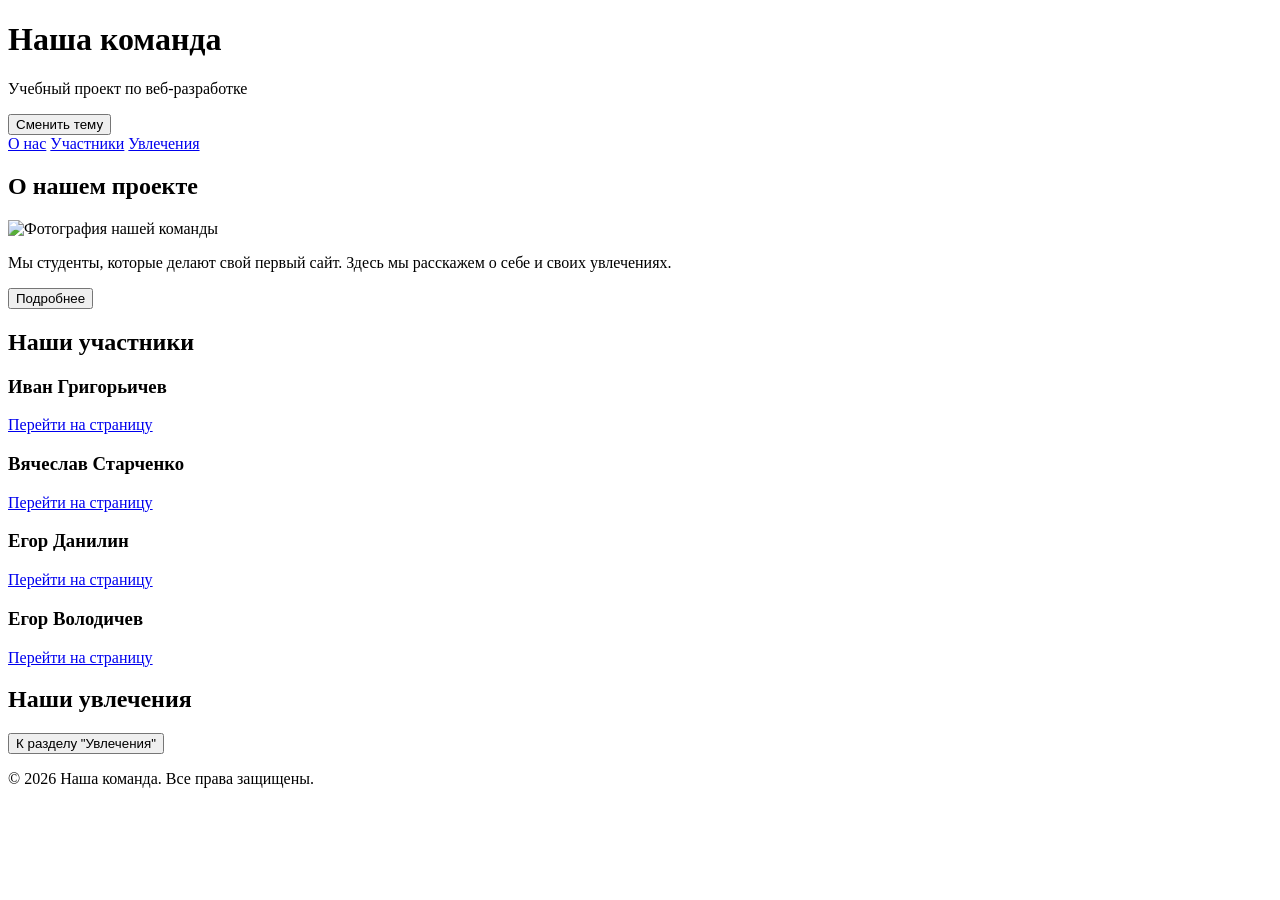
==== index.html @ 2419608b "add html addition of first html pages's structure" ====
<!DOCTYPE html>
<html lang="ru">
<head>
    <meta charset="UTF-8">
    <meta name="viewport" content="width=device-width, initial-scale=1.0">
    <title>Наша команда</title>
</head>
<body>

    <header>
        <h1>Наша команда</h1>
        <p>Учебный проект по веб-разработке</p>
        <button id="theme" type="button">Сменить тему</button>
    </header>

    <nav>
        <a href="#about">О нас</a>
        <a href="#team">Участники</a>
        <a href="#hobbies">Увлечения</a>
    </nav>

    <main>
        <section id="about">
            <h2>О нашем проекте</h2>
            <img src="images/team.jpg" alt="Фотография нашей команды" width="300">
            <p>Мы студенты, которые делают свой первый сайт. Здесь мы расскажем о себе и своих увлечениях.</p>
            <button id="more" type="button">Подробнее</button>
        </section>

        <section id="team">
            <h2>Наши участники</h2>
            
            <article>
                <h3>Иван Григорьичев</h3>
                <a href="ivan.html">Перейти на страницу</a>
            </article>

            <article>
                <h3>Вячеслав Старченко</h3>
                <a href="slava.html">Перейти на страницу</a>
            </article>

            <article>
                <h3>Егор Данилин</h3>
                <a href="egord.html">Перейти на страницу</a>
            </article>

            <article>
                <h3>Егор Володичев</h3>
                <a href="egorv.html">Перейти на страницу</a>
            </article>

        </section>

        <section id="hobbies">
            <h2>Наши увлечения</h2>
            <button id="scroll-to-hobbies" type="button">К разделу "Увлечения"</button>
        </section>

    </main>

    <footer>
        <p>&copy; 2026 Наша команда. Все права защищены.</p>
    </footer>

</body>
</html>
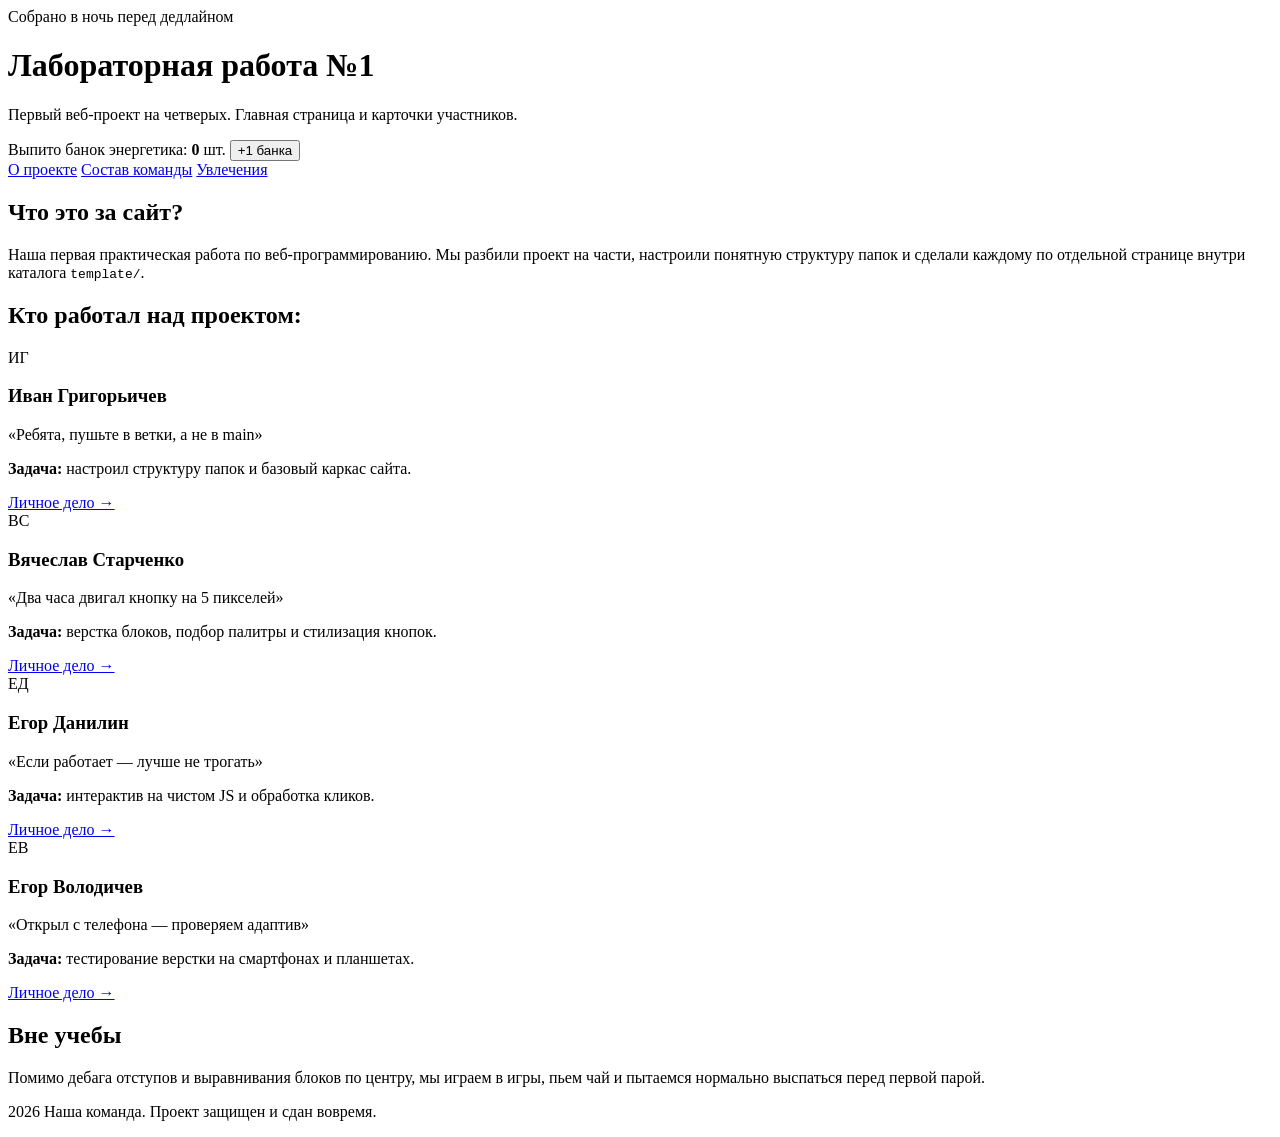
==== commit debc7e0b: "add html for index" ====
--- a/index.html
+++ b/index.html
@@ -3,64 +3,86 @@
 <head>
     <meta charset="UTF-8">
     <meta name="viewport" content="width=device-width, initial-scale=1.0">
-    <title>Наша команда</title>
+    <title>Лабораторная №1: Наша команда</title>
+
+    <link rel="stylesheet" href="./static/css/style_index.css">
+    <script src="./static/js/app.js" defer></script>
 </head>
 <body>
 
-    <header>
-        <h1>Наша команда</h1>
-        <p>Учебный проект по веб-разработке</p>
-        <button id="theme" type="button">Сменить тему</button>
+    <header class="header">
+        <span class="warning-banner">Собрано в ночь перед дедлайном</span>
+        <h1>Лабораторная работа №1</h1>
+        <p class="subtitle">Первый веб-проект на четверых. Главная страница и карточки участников.</p>
+
+        <div class="energy-counter">
+            <span>Выпито банок энергетика: <strong id="counter">0</strong> шт.</span>
+            <button id="add-energy-btn" type="button">+1 банка</button>
+        </div>
     </header>
 
-    <nav>
-        <a href="#about">О нас</a>
-        <a href="#team">Участники</a>
+    <nav class="nav">
+        <a href="#about">О проекте</a>
+        <a href="#team">Состав команды</a>
         <a href="#hobbies">Увлечения</a>
     </nav>
 
-    <main>
-        <section id="about">
-            <h2>О нашем проекте</h2>
-            <img src="images/team.jpg" alt="Фотография нашей команды" width="300">
-            <p>Мы студенты, которые делают свой первый сайт. Здесь мы расскажем о себе и своих увлечениях.</p>
-            <button id="more" type="button">Подробнее</button>
-        </section>
+    <main class="content-box">
+        
+        <div id="about" class="paper-block">
+            <h2>Что это за сайт?</h2>
+            <p>Наша первая практическая работа по веб-программированию. Мы разбили проект на части, настроили понятную структуру папок и сделали каждому по отдельной странице внутри каталога <code>template/</code>.</p>
+        </div>
 
-        <section id="team">
-            <h2>Наши участники</h2>
-            
-            <article>
-                <h3>Иван Григорьичев</h3>
-                <a href="ivan.html">Перейти на страницу</a>
-            </article>
+        <div id="team">
+            <h2 class="team-title">Кто работал над проектом:</h2>
 
-            <article>
-                <h3>Вячеслав Старченко</h3>
-                <a href="slava.html">Перейти на страницу</a>
-            </article>
+            <div class="team-list">
+                
+                <div class="student-card">
+                    <div class="avatar-badge">ИГ</div>
+                    <h3>Иван Григорьичев</h3>
+                    <p class="student-status">«Ребята, пушьте в ветки, а не в main»</p>
+                    <p class="job"><strong>Задача:</strong> настроил структуру папок и базовый каркас сайта.</p>
+                    <a href="./template/ivan.html" class="profile-link">Личное дело &rarr;</a>
+                </div>
 
-            <article>
-                <h3>Егор Данилин</h3>
-                <a href="egord.html">Перейти на страницу</a>
-            </article>
+                <div class="student-card">
+                    <div class="avatar-badge">ВС</div>
+                    <h3>Вячеслав Старченко</h3>
+                    <p class="student-status">«Два часа двигал кнопку на 5 пикселей»</p>
+                    <p class="job"><strong>Задача:</strong> верстка блоков, подбор палитры и стилизация кнопок.</p>
+                    <a href="./template/slava.html" class="profile-link">Личное дело &rarr;</a>
+                </div>
 
-            <article>
-                <h3>Егор Володичев</h3>
-                <a href="egorv.html">Перейти на страницу</a>
-            </article>
+                <div class="student-card">
+                    <div class="avatar-badge">ЕД</div>
+                    <h3>Егор Данилин</h3>
+                    <p class="student-status">«Если работает — лучше не трогать»</p>
+                    <p class="job"><strong>Задача:</strong> интерактив на чистом JS и обработка кликов.</p>
+                    <a href="./template/egord.html" class="profile-link">Личное дело &rarr;</a>
+                </div>
 
-        </section>
+                <div class="student-card">
+                    <div class="avatar-badge">ЕВ</div>
+                    <h3>Егор Володичев</h3>
+                    <p class="student-status">«Открыл с телефона — проверяем адаптив»</p>
+                    <p class="job"><strong>Задача:</strong> тестирование верстки на смартфонах и планшетах.</p>
+                    <a href="./template/egorv.html" class="profile-link">Личное дело &rarr;</a>
+                </div>
 
-        <section id="hobbies">
-            <h2>Наши увлечения</h2>
-            <button id="scroll-to-hobbies" type="button">К разделу "Увлечения"</button>
-        </section>
+            </div>
+        </div>
+
+        <div id="hobbies" class="paper-block">
+            <h2>Вне учебы</h2>
+            <p>Помимо дебага отступов и выравнивания блоков по центру, мы играем в игры, пьем чай и пытаемся нормально выспаться перед первой парой.</p>
+        </div>
 
     </main>
 
-    <footer>
-        <p>&copy; 2026 Наша команда. Все права защищены.</p>
+    <footer class="footer">
+        <p>2026 Наша команда. Проект защищен и сдан вовремя.</p>
     </footer>
 
 </body>
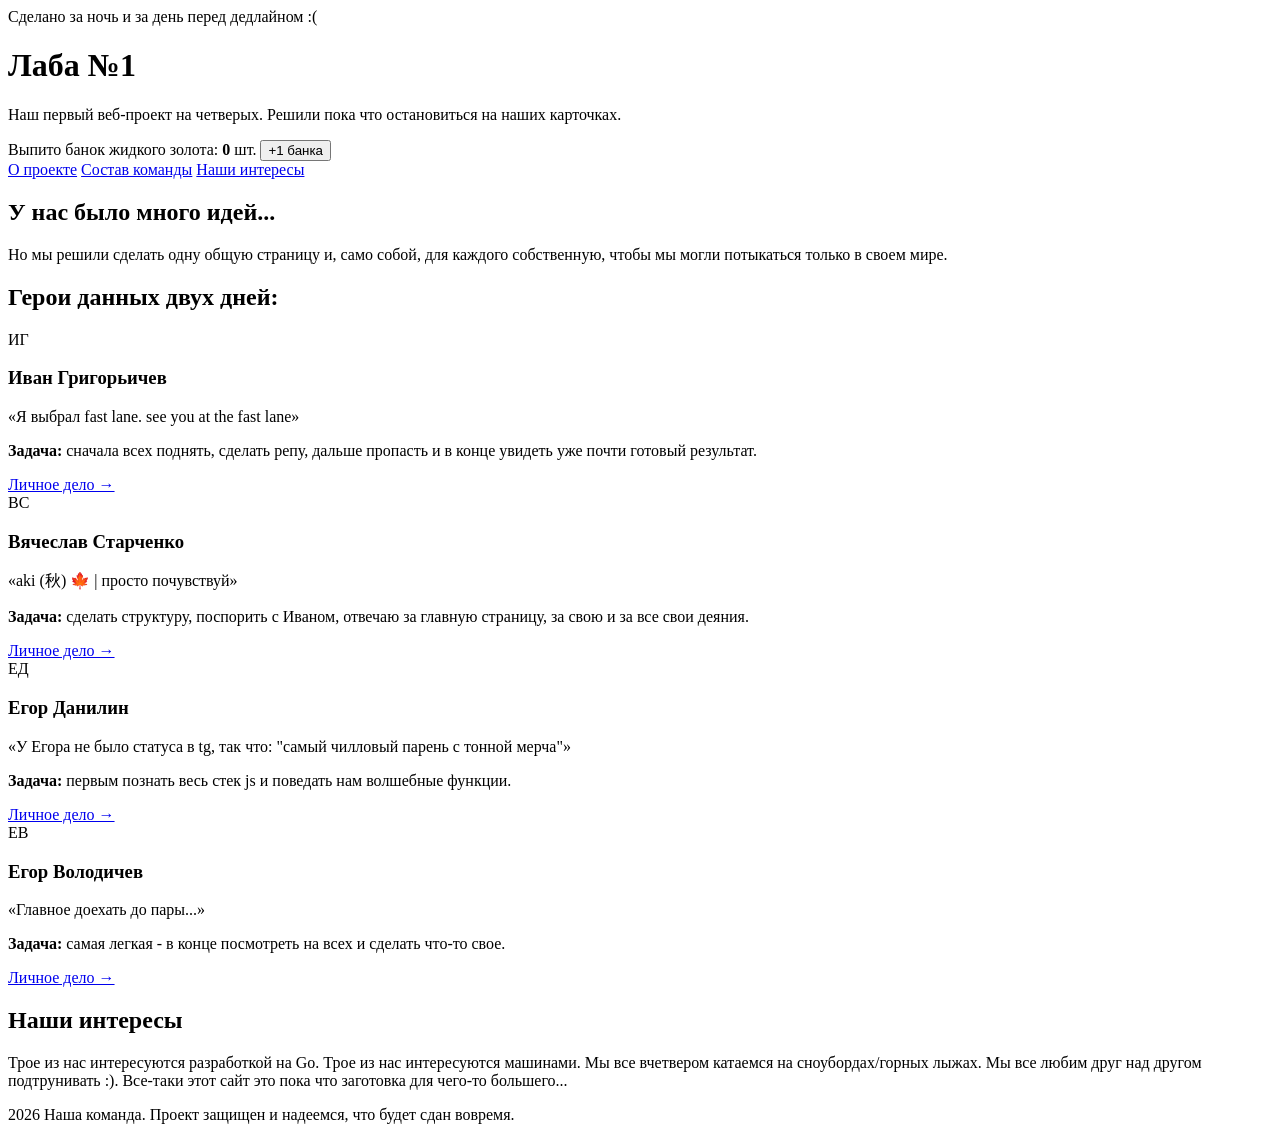
==== commit 87c2b86b: "some changes in index" ====
--- a/index.html
+++ b/index.html
@@ -11,12 +11,12 @@
 <body>
 
     <header class="header">
-        <span class="warning-banner">Собрано в ночь перед дедлайном</span>
-        <h1>Лабораторная работа №1</h1>
-        <p class="subtitle">Первый веб-проект на четверых. Главная страница и карточки участников.</p>
+        <span class="warning-banner">Сделано за ночь и за день перед дедлайном :(</span>
+        <h1>Лаба №1</h1>
+        <p class="subtitle">Наш первый веб-проект на четверых. Решили пока что остановиться на наших карточках.</p>
 
         <div class="energy-counter">
-            <span>Выпито банок энергетика: <strong id="counter">0</strong> шт.</span>
+            <span>Выпито банок жидкого золота: <strong id="counter">0</strong> шт.</span>
             <button id="add-energy-btn" type="button">+1 банка</button>
         </div>
     </header>
@@ -24,50 +24,50 @@
     <nav class="nav">
         <a href="#about">О проекте</a>
         <a href="#team">Состав команды</a>
-        <a href="#hobbies">Увлечения</a>
+        <a href="#hobbies">Наши интересы</a>
     </nav>
 
     <main class="content-box">
         
         <div id="about" class="paper-block">
-            <h2>Что это за сайт?</h2>
-            <p>Наша первая практическая работа по веб-программированию. Мы разбили проект на части, настроили понятную структуру папок и сделали каждому по отдельной странице внутри каталога <code>template/</code>.</p>
+            <h2>У нас было много идей...</h2>
+            <p>Но мы решили сделать одну общую страницу и, само собой, для каждого собственную, чтобы мы могли потыкаться только в своем мире.</p>
         </div>
 
         <div id="team">
-            <h2 class="team-title">Кто работал над проектом:</h2>
+            <h2 class="team-title">Герои данных двух дней:</h2>
 
             <div class="team-list">
                 
                 <div class="student-card">
                     <div class="avatar-badge">ИГ</div>
                     <h3>Иван Григорьичев</h3>
-                    <p class="student-status">«Ребята, пушьте в ветки, а не в main»</p>
-                    <p class="job"><strong>Задача:</strong> настроил структуру папок и базовый каркас сайта.</p>
+                    <p class="student-status">«Я выбрал fast lane. see you at the fast lane»</p>
+                    <p class="job"><strong>Задача:</strong> сначала всех поднять, сделать репу, дальше пропасть и в конце увидеть уже почти готовый результат.</p>
                     <a href="./template/ivan.html" class="profile-link">Личное дело &rarr;</a>
                 </div>
 
                 <div class="student-card">
                     <div class="avatar-badge">ВС</div>
                     <h3>Вячеслав Старченко</h3>
-                    <p class="student-status">«Два часа двигал кнопку на 5 пикселей»</p>
-                    <p class="job"><strong>Задача:</strong> верстка блоков, подбор палитры и стилизация кнопок.</p>
+                    <p class="student-status">«aki (秋) 🍁 | просто почувствуй»</p>
+                    <p class="job"><strong>Задача:</strong> сделать структуру, поспорить с Иваном, отвечаю за главную страницу, за свою и за все свои деяния.</p>
                     <a href="./template/slava.html" class="profile-link">Личное дело &rarr;</a>
                 </div>
 
                 <div class="student-card">
                     <div class="avatar-badge">ЕД</div>
                     <h3>Егор Данилин</h3>
-                    <p class="student-status">«Если работает — лучше не трогать»</p>
-                    <p class="job"><strong>Задача:</strong> интерактив на чистом JS и обработка кликов.</p>
+                    <p class="student-status">«У Егора не было статуса в tg, так что: "самый чилловый парень с тонной мерча"»</p>
+                    <p class="job"><strong>Задача:</strong> первым познать весь стек js и поведать нам волшебные функции.</p>
                     <a href="./template/egord.html" class="profile-link">Личное дело &rarr;</a>
                 </div>
 
                 <div class="student-card">
                     <div class="avatar-badge">ЕВ</div>
                     <h3>Егор Володичев</h3>
-                    <p class="student-status">«Открыл с телефона — проверяем адаптив»</p>
-                    <p class="job"><strong>Задача:</strong> тестирование верстки на смартфонах и планшетах.</p>
+                    <p class="student-status">«Главное доехать до пары...»</p>
+                    <p class="job"><strong>Задача:</strong> самая легкая - в конце посмотреть на всех и сделать что-то свое.</p>
                     <a href="./template/egorv.html" class="profile-link">Личное дело &rarr;</a>
                 </div>
 
@@ -75,14 +75,14 @@
         </div>
 
         <div id="hobbies" class="paper-block">
-            <h2>Вне учебы</h2>
-            <p>Помимо дебага отступов и выравнивания блоков по центру, мы играем в игры, пьем чай и пытаемся нормально выспаться перед первой парой.</p>
+            <h2>Наши интересы</h2>
+            <p>Трое из нас интересуются разработкой на Go. Трое из нас интересуются машинами. Мы все вчетвером катаемся на сноубордах/горных лыжах. Мы все любим друг над другом подтрунивать :). Все-таки этот сайт это пока что заготовка для чего-то большего...</p>
         </div>
 
     </main>
 
     <footer class="footer">
-        <p>2026 Наша команда. Проект защищен и сдан вовремя.</p>
+        <p>2026 Наша команда. Проект защищен и надеемся, что будет сдан вовремя.</p>
     </footer>
 
 </body>
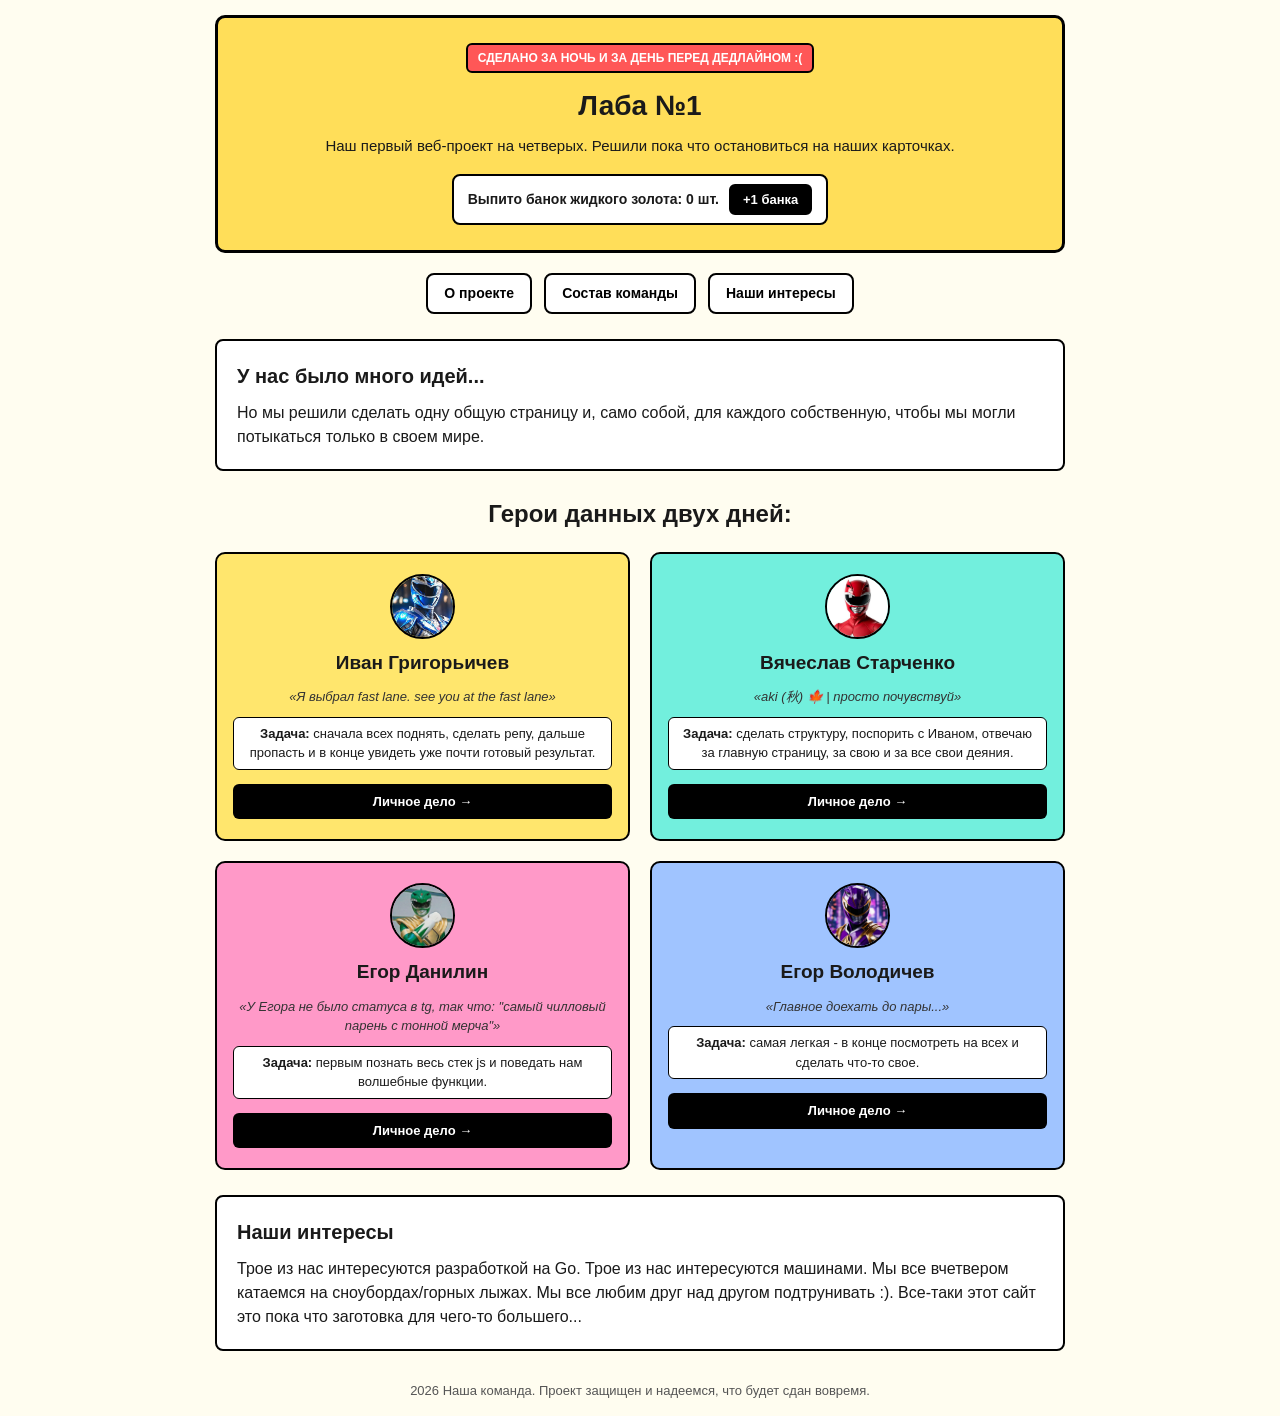
==== commit d82f8913: "added style and some fixes" ====
--- a/index.html
+++ b/index.html
@@ -40,7 +40,7 @@
             <div class="team-list">
                 
                 <div class="student-card">
-                    <div class="avatar-badge">ИГ</div>
+                    <img src="./static/img/blue_r.jpg" alt="Голубой рейнджер" class="avatar-img"></img>
                     <h3>Иван Григорьичев</h3>
                     <p class="student-status">«Я выбрал fast lane. see you at the fast lane»</p>
                     <p class="job"><strong>Задача:</strong> сначала всех поднять, сделать репу, дальше пропасть и в конце увидеть уже почти готовый результат.</p>
@@ -48,7 +48,7 @@
                 </div>
 
                 <div class="student-card">
-                    <div class="avatar-badge">ВС</div>
+                    <img src="./static/img/red_r.jpg" alt="Красный рейнджер" class="avatar-img"></img>
                     <h3>Вячеслав Старченко</h3>
                     <p class="student-status">«aki (秋) 🍁 | просто почувствуй»</p>
                     <p class="job"><strong>Задача:</strong> сделать структуру, поспорить с Иваном, отвечаю за главную страницу, за свою и за все свои деяния.</p>
@@ -56,7 +56,7 @@
                 </div>
 
                 <div class="student-card">
-                    <div class="avatar-badge">ЕД</div>
+                    <img src="./static/img/green_r.jpg" alt="Зеленый рейнджер" class="avatar-img"></img>
                     <h3>Егор Данилин</h3>
                     <p class="student-status">«У Егора не было статуса в tg, так что: "самый чилловый парень с тонной мерча"»</p>
                     <p class="job"><strong>Задача:</strong> первым познать весь стек js и поведать нам волшебные функции.</p>
@@ -64,7 +64,7 @@
                 </div>
 
                 <div class="student-card">
-                    <div class="avatar-badge">ЕВ</div>
+                    <img src="./static/img/purple_r.jpg" alt="Фиол рейнджер" class="avatar-img"></img>
                     <h3>Егор Володичев</h3>
                     <p class="student-status">«Главное доехать до пары...»</p>
                     <p class="job"><strong>Задача:</strong> самая легкая - в конце посмотреть на всех и сделать что-то свое.</p>
--- a/static/css/style_index.css
+++ b/static/css/style_index.css
@@ -0,0 +1,207 @@
+* {
+    box-sizing: border-box;
+    margin: 0;
+    padding: 0;
+}
+
+body {
+    font-family: 'Comic Sans MS', 'Chalkboard SE', 'Segoe UI', sans-serif;
+    background-color: #FFFDF0;
+    color: #1a1a1a;
+    padding: 15px;
+    line-height: 1.5;
+}
+
+.header {
+    background-color: #FFDE59;
+    border: 3px solid #000;
+    border-radius: 10px;
+    padding: 25px 15px;
+    text-align: center;
+    max-width: 850px;
+    margin: 0 auto 20px;
+}
+
+.warning-banner {
+    display: inline-block;
+    background-color: #FF5757;
+    color: #fff;
+    font-weight: bold;
+    font-size: 12px;
+    text-transform: uppercase;
+    padding: 4px 10px;
+    border: 2px solid #000;
+    border-radius: 6px;
+    margin-bottom: 12px;
+}
+
+.header h1 {
+    font-size: 28px;
+    font-weight: bold;
+}
+
+.subtitle {
+    margin: 8px 0 16px;
+    font-size: 15px;
+}
+
+.energy-counter {
+    background-color: #fff;
+    border: 2px solid #000;
+    display: inline-flex;
+    align-items: center;
+    gap: 10px;
+    padding: 8px 14px;
+    border-radius: 8px;
+    font-size: 14px;
+    font-weight: bold;
+}
+
+.energy-counter button {
+    padding: 6px 12px;
+    background-color: #000;
+    color: #fff;
+    border: 2px solid #000;
+    border-radius: 6px;
+    font-family: inherit;
+    font-weight: bold;
+    font-size: 13px;
+    cursor: pointer;
+}
+
+.energy-counter button:hover {
+    background-color: #333;
+}
+
+.nav {
+    display: flex;
+    justify-content: center;
+    gap: 12px;
+    flex-wrap: wrap;
+    margin-bottom: 25px;
+}
+
+.nav a {
+    text-decoration: none;
+    color: #000;
+    font-weight: bold;
+    font-size: 14px;
+    border: 2px solid #000;
+    background-color: #fff;
+    padding: 8px 16px;
+    border-radius: 8px;
+}
+
+.nav a:hover {
+    background-color: #C1FF72;
+}
+
+.content-box {
+    max-width: 850px;
+    margin: 0 auto;
+}
+
+.paper-block {
+    background-color: #fff;
+    border: 2px solid #000;
+    border-radius: 8px;
+    padding: 20px;
+    margin-bottom: 25px;
+}
+
+.paper-block h2 {
+    font-size: 20px;
+    margin-bottom: 10px;
+}
+
+.team-title {
+    text-align: center;
+    font-size: 24px;
+    margin-bottom: 20px;
+}
+
+.team-list {
+    display: flex;
+    flex-direction: column;
+    gap: 20px;
+    margin-bottom: 25px;
+}
+
+.student-card {
+    border: 2px solid #000;
+    border-radius: 10px;
+    padding: 20px 16px;
+    text-align: center;
+    display: flex;
+    flex-direction: column;
+    align-items: center;
+}
+
+.student-card:nth-child(1) { background-color: #FFE66D; }
+.student-card:nth-child(2) { background-color: #72EFDD; }
+.student-card:nth-child(3) { background-color: #FF99C8; }
+.student-card:nth-child(4) { background-color: #A0C4FF; }
+
+.avatar-img {
+    width: 65px;
+    height: 65px;
+    border-radius: 50%;
+    border: 2px solid #000;
+    object-fit: cover;        /* убирает лишнее */
+    background-color: #fff;   /* для png */
+    margin-bottom: 10px;
+    display: block;
+}
+
+.student-card h3 {
+    font-size: 19px;
+    margin-bottom: 4px;
+}
+
+.student-status {
+    font-style: italic;
+    font-size: 13px;
+    color: #333;
+    margin: 6px 0 10px;
+}
+
+.job {
+    font-size: 13px;
+    background-color: #ffffff;
+    border: 1px solid #000;
+    border-radius: 6px;
+    padding: 6px 10px;
+    width: 100%;
+    margin-bottom: 14px;
+}
+
+.profile-link {
+    display: block;
+    width: 100%;
+    background-color: #000;
+    color: #fff;
+    text-decoration: none;
+    padding: 8px 0;
+    border-radius: 6px;
+    font-weight: bold;
+    font-size: 13px;
+}
+
+.profile-link:hover {
+    background-color: #333;
+}
+
+.footer {
+    text-align: center;
+    font-size: 13px;
+    color: #555;
+    margin-top: 30px;
+}
+
+@media (min-width: 620px) {
+    .team-list {
+        display: grid;
+        grid-template-columns: 1fr 1fr; /* сетка 2х2 */
+        gap: 20px;
+    }
+}
